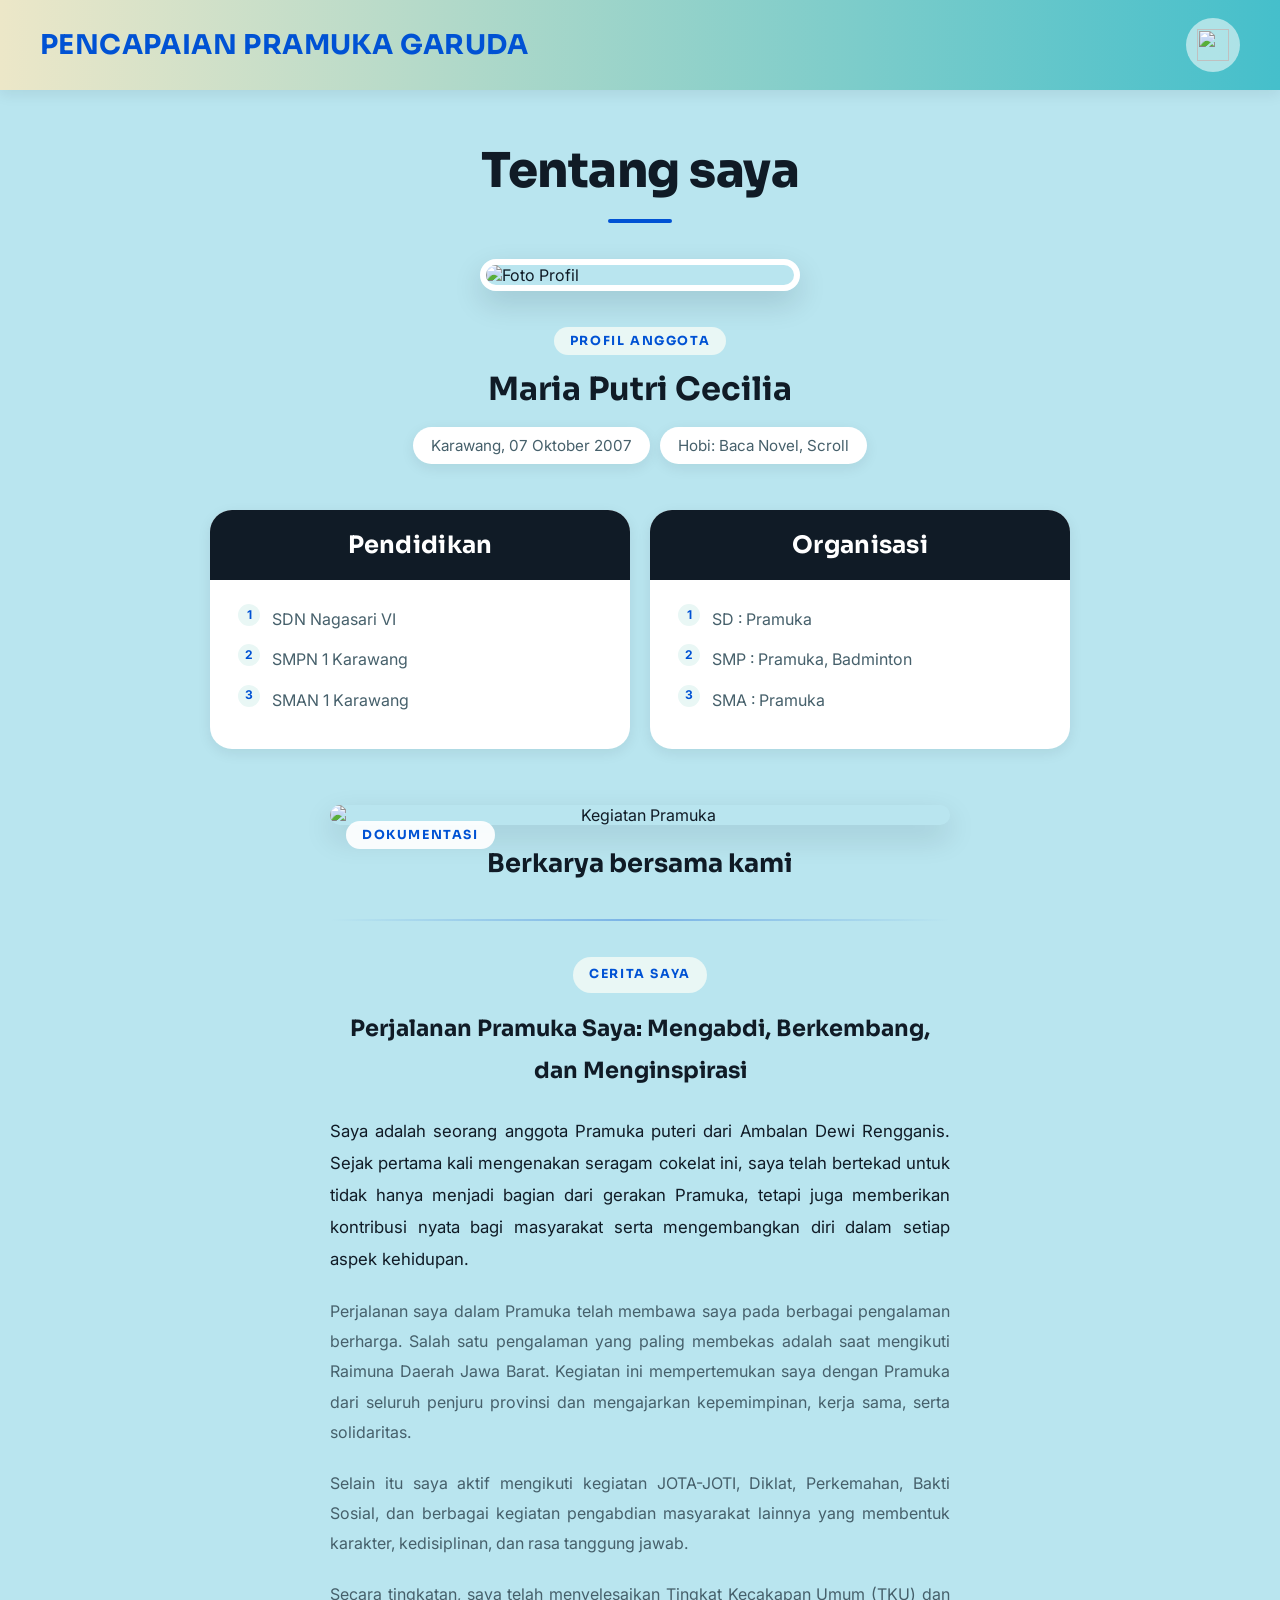
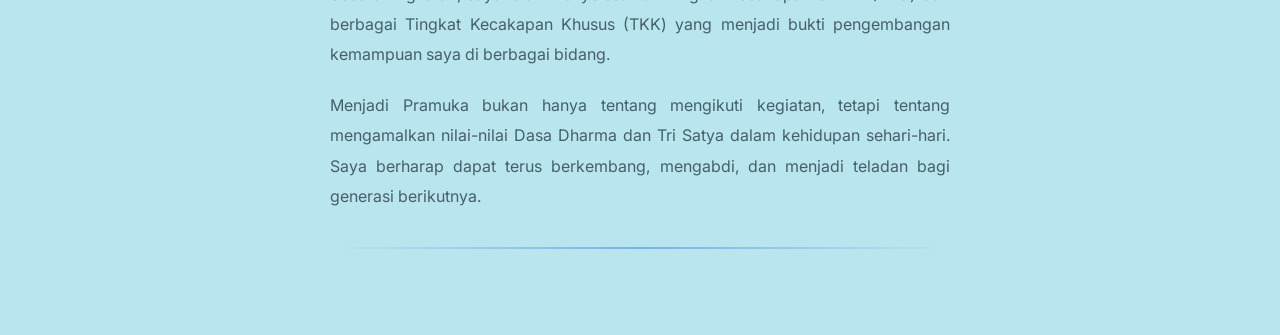
==== Biodata.html @ 18e1f8c9 "Rename biodata.html to Biodata.html" ====
<!DOCTYPE html>
<html lang="id">
<head>
    <meta charset="UTF-8">
    <meta name="viewport" content="width=device-width, initial-scale=1.0">
    <title>Biodata - Pencapaian Pramuka Garuda</title>

    <link rel="preconnect" href="https://fonts.googleapis.com">
    <link rel="preconnect" href="https://fonts.gstatic.com" crossorigin>
    <link href="https://fonts.googleapis.com/css2?family=Inter:wght@400;500;600&family=Sora:wght@600;700;800&display=swap" rel="stylesheet">

    <link rel="stylesheet" href="style.css">
</head>
<body class="page-content">

    <!-- HEADER (sticky) -->
    <header class="navbar">
        <div class="logo-text">
            PENCAPAIAN PRAMUKA GARUDA
        </div>

        <a href="index.html" class="home-link" aria-label="Kembali ke beranda">
            <img src="images/home.png" alt="" width="32">
        </a>
    </header>

    <!-- CONTENT -->
    <div class="bio-container">

        <h1 class="bio-title">Tentang saya</h1>

        <div class="profile-large">
            <img src="images/profile.jpeg" alt="Foto Profil">
        </div>

        <div class="identity">
            <span class="eyebrow">Profil Anggota</span>
            <h2>Maria Putri Cecilia</h2>

            <div class="identity-tags">
                <span class="tag">Karawang, 07 Oktober 2007</span>
                <span class="tag">Hobi: Baca Novel, Scroll</span>
            </div>
        </div>

        <div class="info-grid">

            <div class="card">
                <div class="card-header">
                    Pendidikan
                </div>

                <div class="card-body">
                    <ol>
                        <li>SDN Nagasari VI</li>
                        <li>SMPN 1 Karawang</li>
                        <li>SMAN 1 Karawang</li>
                    </ol>
                </div>
            </div>

            <div class="card">
                <div class="card-header">
                    Organisasi
                </div>

                <div class="card-body">
                    <ol>
                        <li>SD : Pramuka</li>
                        <li>SMP : Pramuka, Badminton</li>
                        <li>SMA : Pramuka</li>
                    </ol>
                </div>
            </div>

        </div>

        <div class="gallery">

            <div class="gallery-photo">
                <span class="eyebrow gallery-badge">Dokumentasi</span>
                <img src="images/kegiatan.jpg" alt="Kegiatan Pramuka">
            </div>

            <h3>Berkarya bersama kami</h3>

        </div>

        <div class="story">

            <hr>

            <span class="eyebrow">Cerita Saya</span>

            <h4>
                Perjalanan Pramuka Saya:
                Mengabdi, Berkembang, dan Menginspirasi
            </h4>

            <p>
                Saya adalah seorang anggota Pramuka puteri dari Ambalan
                Dewi Rengganis. Sejak pertama kali mengenakan seragam
                cokelat ini, saya telah bertekad untuk tidak hanya menjadi
                bagian dari gerakan Pramuka, tetapi juga memberikan
                kontribusi nyata bagi masyarakat serta mengembangkan diri
                dalam setiap aspek kehidupan.
            </p>

            <p>
                Perjalanan saya dalam Pramuka telah membawa saya pada
                berbagai pengalaman berharga. Salah satu pengalaman yang
                paling membekas adalah saat mengikuti Raimuna Daerah Jawa
                Barat. Kegiatan ini mempertemukan saya dengan Pramuka dari
                seluruh penjuru provinsi dan mengajarkan kepemimpinan,
                kerja sama, serta solidaritas.
            </p>

            <p>
                Selain itu saya aktif mengikuti kegiatan JOTA-JOTI,
                Diklat, Perkemahan, Bakti Sosial, dan berbagai kegiatan
                pengabdian masyarakat lainnya yang membentuk karakter,
                kedisiplinan, dan rasa tanggung jawab.
            </p>

            <p>
                Secara tingkatan, saya telah menyelesaikan Tingkat
                Kecakapan Umum (TKU) dan berbagai Tingkat Kecakapan Khusus
                (TKK) yang menjadi bukti pengembangan kemampuan saya di
                berbagai bidang.
            </p>

            <p>
                Menjadi Pramuka bukan hanya tentang mengikuti kegiatan,
                tetapi tentang mengamalkan nilai-nilai Dasa Dharma dan
                Tri Satya dalam kehidupan sehari-hari. Saya berharap dapat
                terus berkembang, mengabdi, dan menjadi teladan bagi
                generasi berikutnya.
            </p>

            <hr>

        </div>

    </div>

</body>
</html>
---- style.css ----
/* Reset */
*{
    margin:0;
    padding:0;
    box-sizing:border-box;
}

/* ============================
   DESIGN TOKENS
   (dipakai oleh navbar & halaman biodata)
============================ */
:root{
    --color-bg:#b9e5ef;
    --color-navbar-start:#ece7c8;
    --color-navbar-end:#45bfcb;
    --color-primary:#0052d4;
    --color-ink:#101b26;
    --color-ink-soft:#46606b;
    --color-card:#ffffff;
    --color-accent-soft:#e9f7f5;

    --radius-s:10px;
    --radius-m:22px;
    --radius-l:36px;

    --shadow-s:0 4px 14px rgba(8,20,32,.08);
    --shadow-m:0 12px 30px rgba(8,20,32,.14);

    --font-display:"Sora","Arial",sans-serif;
    --font-body:"Inter","Arial",sans-serif;
}

a:focus-visible,
button:focus-visible{
    outline:3px solid var(--color-primary);
    outline-offset:3px;
}

@media (prefers-reduced-motion: reduce){
    *{
        animation:none !important;
        transition:none !important;
        scroll-behavior:auto !important;
    }
}

html{
    scroll-behavior:smooth;
}

/* Body */
body{
    min-height:100vh;
    background:var(--color-bg);
    font-family:var(--font-body);
    color:var(--color-ink);
    -webkit-font-smoothing:antialiased;
    text-rendering:optimizeLegibility;

    display:flex;
    justify-content:center;
    align-items:center;

    padding:40px 20px;
}

/* Halaman yang punya navbar + konten (biodata, template, dst)
   tidak boleh ikut flex-center seperti index.html, karena body
   di sini punya 2 anak langsung (navbar + bio-container) yang
   harus ditumpuk vertikal, bukan disejajarkan jadi satu baris. */
body.page-content{
    display:block;
    padding:0;
}

/* Container */
.container{
    width:100%;
    max-width:900px;
    text-align:center;
}

/* Profile Image */
.profile{
    margin-bottom:20px;
}

.profile img{
    width:200px;
    height:220px;

    object-fit:cover;

    border-radius:50%;
    background:#ffc400;
    padding:8px;
}

/* Title */
.title{
    display:inline-block;
    background:#a6d8f7;
    padding:12px 24px;
    margin-bottom:25px;
}

.title h1{
    font-size:clamp(32px, 5vw, 60px);
    font-weight:900;
    letter-spacing:2px;
    color:#000;
}

/* Menu */
.menu{
    display:flex;
    flex-direction:column;
    align-items:center;
    gap:12px;
}

/* Buttons */
.btn{
    width:100%;
    max-width:420px;

    text-decoration:none;
    color:#000;

    padding:12px 20px;

    border:2px solid #2576ff;
    border-radius:999px;

    font-size:14px;
    text-align:center;

    transition:0.2s ease;

    box-shadow:0 2px 5px rgba(0,0,0,.1);
}

.btn:hover{
    transform:translateY(-2px);
}

/* button warna */
.btn1{
    background:#d8f0ff;
}

.btn2{
    background:#ffc0d7;
}

.btn3{
    background:#b8ffd0;
}

.btn4{
    background:#ddb8ff;
}

.btn5{
    background:#b7d7ff;
}

.btn6{
    background:#9bd8ff;
}

.btn7{
    background:#ff9eb3;
}

.btn8{
    background:#ff6a00;
    font-weight:bold;
}

.btn9{
    background:#42d37a;
}

/* ============================
   NAVBAR (header halaman, sticky)
============================ */
.navbar{
    position:sticky;
    top:0;
    z-index:1000;

    height:90px;
    background:linear-gradient(
        90deg,
        var(--color-navbar-start),
        var(--color-navbar-end)
    );

    display:flex;
    justify-content:space-between;
    align-items:center;

    padding:0 40px;

    box-shadow:var(--shadow-s);
    backdrop-filter:saturate(160%) blur(6px);
}

.logo-text{
    font-family:var(--font-display);
    font-size:1.7rem;
    font-weight:700;
    letter-spacing:.4px;
    color:var(--color-primary);
}

.navbar .home-link{
    display:flex;
    align-items:center;
    justify-content:center;

    width:54px;
    height:54px;

    border-radius:50%;
    background:rgba(255,255,255,.55);

    transition:.2s ease;
}

.navbar .home-link:hover{
    background:#fff;
    transform:translateY(-2px);
    box-shadow:var(--shadow-s);
}

.navbar img{
    width:32px;
    height:32px;
}

/* ======================
   GLOBAL NAVBAR
====================== */

.navbar-global{

    position:fixed;

    top:20px;
    left:50%;

    transform:translateX(-50%);

    display:flex;
    gap:12px;

    z-index:9999;

    background:rgba(255,255,255,0.95);

    padding:10px 15px;

    border-radius:999px;

    box-shadow:0 4px 15px rgba(0,0,0,.15);

}

.nav-btn{

    text-decoration:none;

    color:black;

    background:#d8f0ff;

    border:2px solid #2576ff;

    border-radius:999px;

    padding:10px 18px;

    font-size:14px;

    cursor:pointer;

    transition:.2s;
}

.nav-btn:hover{
    transform:translateY(-2px);
}

.home-btn{
    background:#b8ffd0;
}

/* ============================
   BIODATA
============================ */

.bio-container{
    max-width:900px;
    margin:auto;
    padding:50px 20px;
}

.eyebrow{
    display:inline-block;
    font-family:var(--font-display);
    font-size:.78rem;
    font-weight:700;
    letter-spacing:1.6px;
    text-transform:uppercase;
    color:var(--color-primary);
    background:var(--color-accent-soft);
    padding:6px 16px;
    border-radius:999px;
    margin-bottom:14px;
}

.bio-title{
    text-align:center;
    font-family:var(--font-display);
    font-size:3rem;
    font-weight:800;
    letter-spacing:-.5px;
    color:var(--color-ink);
    margin-bottom:8px;
}

.bio-title::after{
    content:"";
    display:block;
    width:64px;
    height:4px;
    margin:18px auto 36px;
    background:var(--color-primary);
    border-radius:999px;
}

.profile-large{
    display:flex;
    justify-content:center;
    margin-bottom:36px;
}

.profile-large img{
    width:320px;
    max-width:100%;
    border-radius:50px;
    border:6px solid #fff;
    box-shadow:var(--shadow-m);
}

.identity{
    text-align:center;
    margin-bottom:46px;
}

.identity h2{
    font-family:var(--font-display);
    font-size:2rem;
    font-weight:700;
    color:var(--color-ink);
    margin-bottom:18px;
}

.identity-tags{
    display:flex;
    justify-content:center;
    flex-wrap:wrap;
    gap:10px;
}

.tag{
    background:#fff;
    color:var(--color-ink-soft);
    font-size:.95rem;
    padding:9px 18px;
    border-radius:999px;
    box-shadow:var(--shadow-s);
}

.info-grid{
    display:grid;
    grid-template-columns:1fr 1fr;
    gap:20px;
    margin-bottom:56px;
}

.card{
    background:var(--color-card);
    border-radius:var(--radius-m);
    overflow:hidden;
    box-shadow:var(--shadow-s);
    transition:transform .25s ease, box-shadow .25s ease;
}

.card:hover{
    transform:translateY(-4px);
    box-shadow:var(--shadow-m);
}

.card-header{
    background:var(--color-ink);
    color:white;
    text-align:center;
    padding:20px;
    font-family:var(--font-display);
    font-size:1.5rem;
    font-weight:700;
    letter-spacing:.3px;
}

.card-body{
    padding:24px 28px;
    line-height:1.9;
    color:var(--color-ink-soft);
}

.card-body ol{
    list-style:none;
    counter-reset:item;
}

.card-body li{
    position:relative;
    counter-increment:item;
    padding-left:34px;
    margin-bottom:10px;
}

.card-body li::before{
    content:counter(item);

    position:absolute;
    left:0;
    top:0;

    width:22px;
    height:22px;

    display:flex;
    align-items:center;
    justify-content:center;

    border-radius:50%;
    background:var(--color-accent-soft);
    color:var(--color-primary);

    font-size:.75rem;
    font-weight:700;
}

.gallery{
    text-align:center;
    margin-bottom:40px;
}

.gallery-photo{
    position:relative;
    display:inline-block;
    width:100%;
    max-width:620px;
}

.gallery img{
    display:block;
    width:100%;
    border-radius:var(--radius-m);
    box-shadow:var(--shadow-m);
}

.gallery-badge{
    position:absolute;
    top:16px;
    left:16px;
    margin:0;
    background:rgba(255,255,255,.92);
}

.gallery h3{
    margin-top:22px;
    font-family:var(--font-display);
    font-size:1.6rem;
    font-weight:700;
    color:var(--color-ink);
}

.story{
    max-width:620px;
    margin:auto;
    line-height:1.9;
    color:var(--color-ink-soft);
    text-align:center;
}

.story h4{
    text-align:center;
    font-family:var(--font-display);
    font-size:1.4rem;
    font-weight:700;
    color:var(--color-ink);
    margin-bottom:24px;
}

.story p{
    margin-bottom:20px;
    text-align:justify;
}

.story p:first-of-type{
    font-size:1.05rem;
    color:var(--color-ink);
}

hr{
    border:none;
    height:2px;
    margin:36px 0;
    background:linear-gradient(90deg, transparent, var(--color-primary) 50%, transparent);
    opacity:.35;
}

@media(max-width:768px){

    .navbar{
        padding:0 20px;
    }

    .logo-text{
        font-size:1.15rem;
    }

    .navbar .home-link{
        width:46px;
        height:46px;
    }

    .navbar img{
        width:26px;
        height:26px;
    }

    .info-grid{
        grid-template-columns:1fr;
    }

    .bio-title{
        font-size:2rem;
    }

    .card-header{
        font-size:1.25rem;
    }

}

/* SKU hal */

.slider{
    position:relative;
    max-width:700px;
    margin:30px auto;
}

.slides{
    overflow:hidden;
}

.slide{
    display:none;
}

.slide.active{
    display:block;
}

.slide img{
    width:100%;
    border-radius:15px;
    display:block;

    box-shadow:0 4px 10px rgba(0,0,0,.15);
}

.prev,
.next{
    position:absolute;
    top:50%;

    transform:translateY(-50%);

    width:50px;
    height:50px;

    border:none;
    border-radius:50%;

    cursor:pointer;

    font-size:22px;

    background:white;

    box-shadow:0 2px 8px rgba(0,0,0,.2);
}

.prev{
    left:-25px;
}

.next{
    right:-25px;
}

.prev:hover,
.next:hover{
    transform:translateY(-50%) scale(1.1);
}

.subtitle{
    margin:25px auto 20px;
    padding:12px 24px;

    background:#a6d8f7;

    display:inline-block;

    font-size:22px;
    font-weight:bold;

    border-radius:12px;
}

.sku-container{
    display:grid;
    grid-template-columns:repeat(2,1fr);

    gap:20px;

    max-width:600px;
    margin:0 auto 40px;
}

.sku-card{
    text-decoration:none;
    color:black;

    background:white;

    border-radius:15px;
    overflow:hidden;

    box-shadow:0 2px 8px rgba(0,0,0,.15);

    transition:.25s;
}

.sku-card:hover{
    transform:translateY(-5px);
}

.sku-card img{
    width:100%;
    display:block;
}

.sku-card p{
    padding:15px;
    font-weight:bold;
}

.skk-container{
    display:grid;
    grid-template-columns:repeat(5,1fr);

    gap:15px;

    max-width:700px;
    margin:auto;
}

.skk-card{
    background:white;

    border-radius:10px;

    overflow:hidden;

    box-shadow:0 2px 6px rgba(0,0,0,.15);

    transition:.25s;
}

.skk-card:hover{
    transform:scale(1.05);
}

.skk-card img{
    width:100%;
    display:block;
}

.subtitle{
    margin:25px auto;
    padding:12px 24px;

    display:inline-block;

    background:#a6d8f7;

    border-radius:12px;

    font-size:22px;
    font-weight:bold;
}

.sku-container{
    display:flex;
    justify-content:center;
    gap:20px;

    flex-wrap:wrap;

    margin-bottom:40px;
}

.sku-card{
    width:95%;

    text-decoration:none;
    color:black;

    background:white;

    border-radius:15px;

    overflow:hidden;

    box-shadow:0 2px 8px rgba(0,0,0,.15);

    transition:.25s;
}

.sku-card:hover{
    transform:translateY(-5px);
}

.sku-card img{
    width:100%;
    display:block;

    padding-top:20px;
}

.sku-card p{
    padding:15px;
    font-weight:bold;
}

.skk-preview{
    margin-top:20px;
}

.skk-preview img{
    width:300px;
    max-width:100%;

    border-radius:15px;

    box-shadow:0 2px 8px rgba(0,0,0,.15);

    transition:.25s;
}

.skk-preview img:hover{
    transform:scale(1.03);
}

.skk-preview p{
    margin-top:10px;
}

/* Mobile */

@media(max-width:768px){

    .skk-container{
        grid-template-columns:repeat(3,1fr);
    }

}

@media(max-width:500px){

    .sku-container{
        grid-template-columns:1fr;
    }

    .skk-container{
        grid-template-columns:repeat(2,1fr);
    }

}

/* Foot */
.footer-line{
    width:320px;
    height:2px;

    background:#333;

    margin:20px auto 0;
}

/* Responsv9e */
@media screen and (max-width:600px){

    .title h1{
        font-size:30px;
    }

    .btn{
        font-size:13px;
    }

}
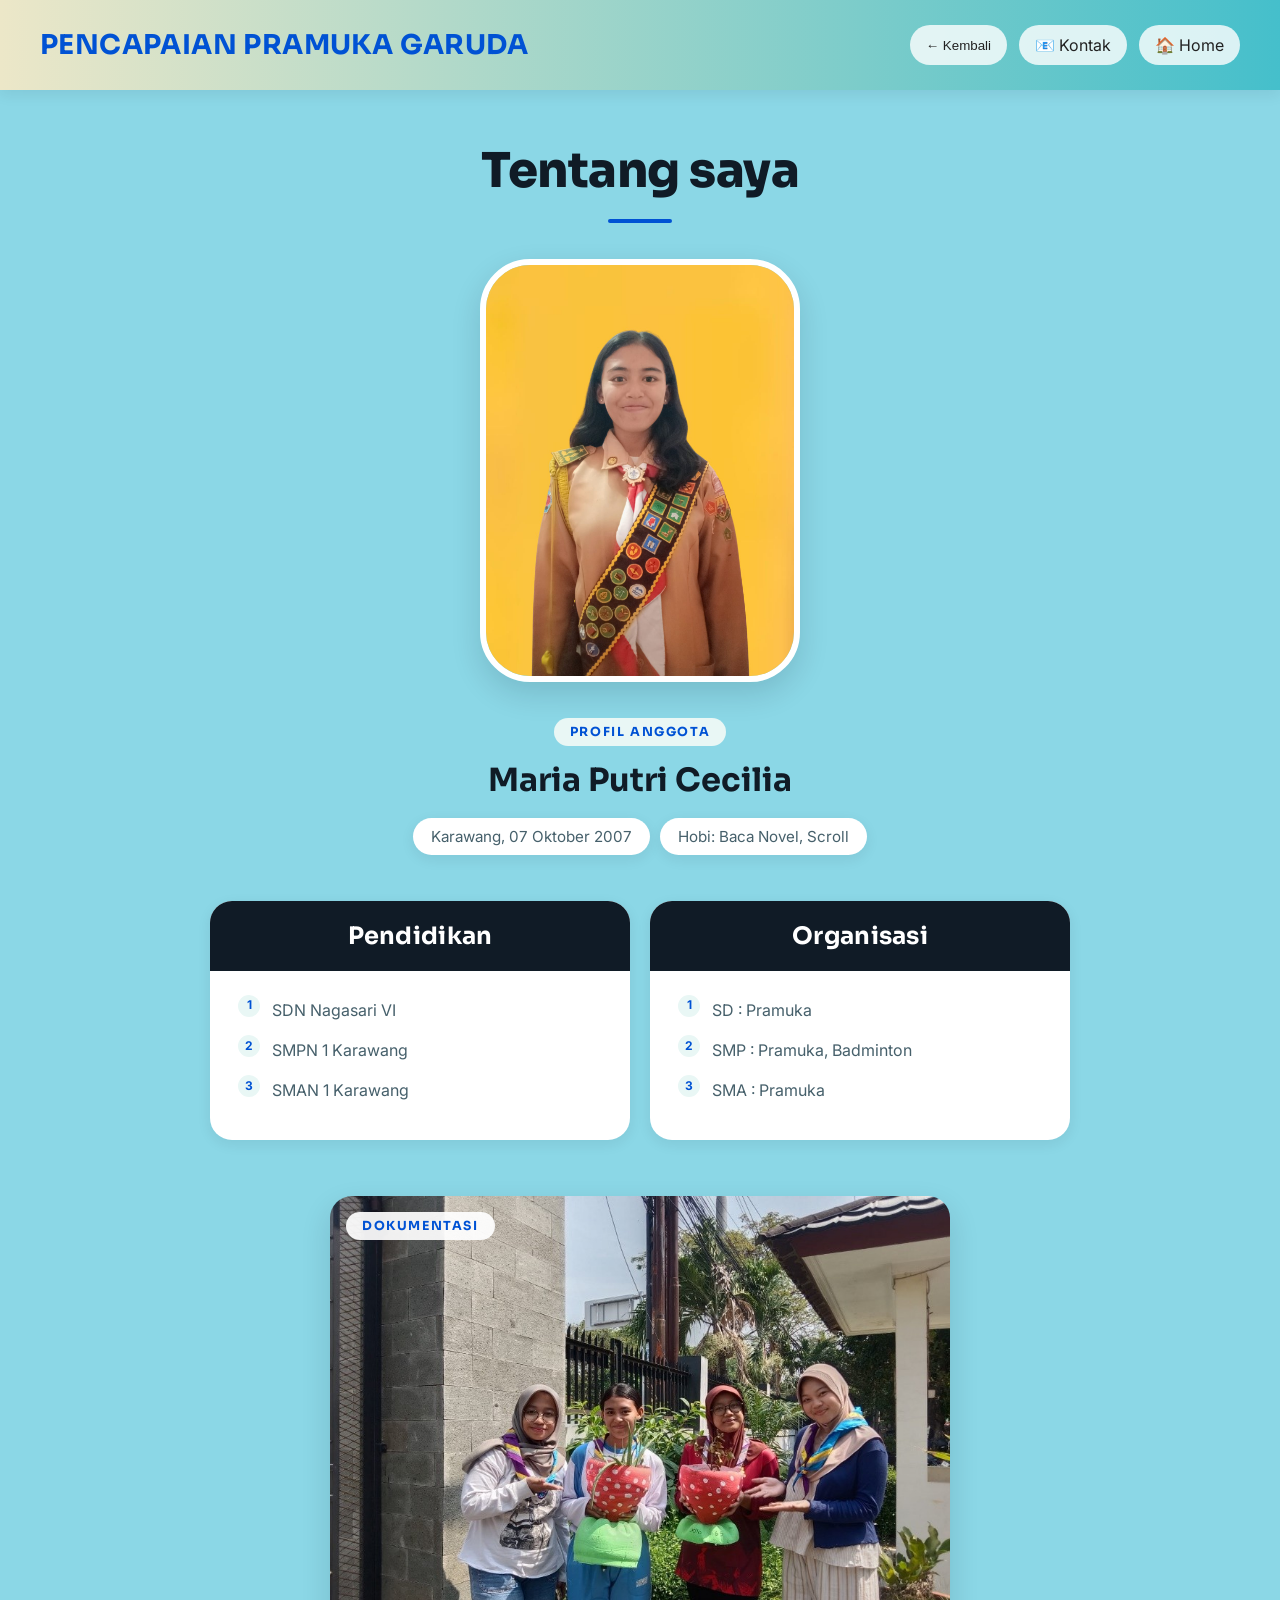
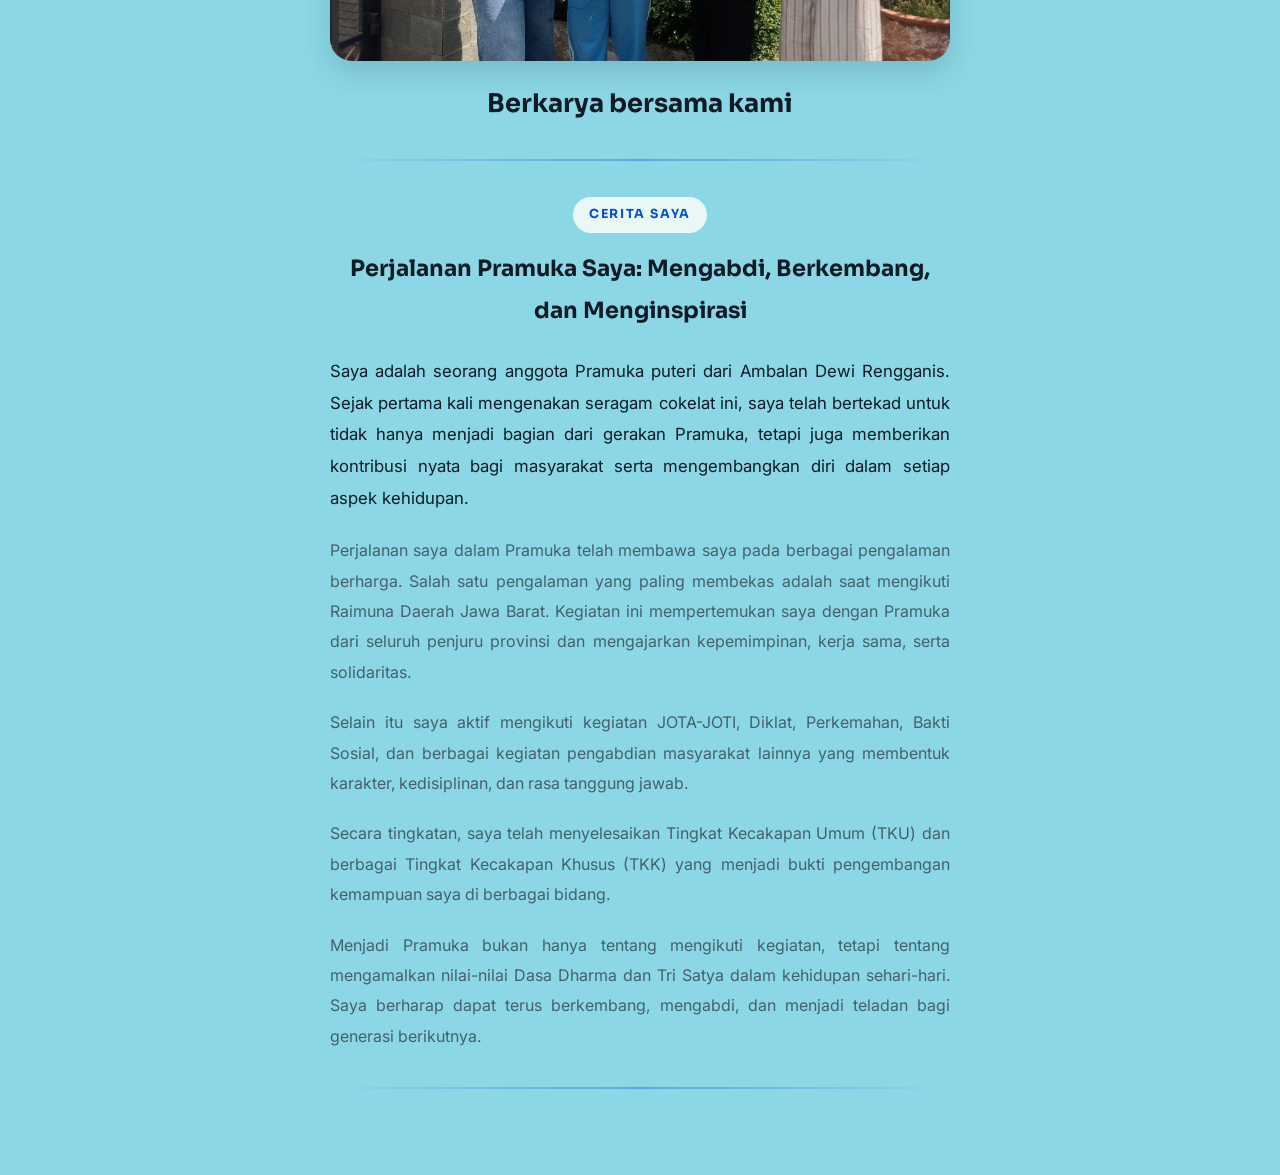
==== commit 0e6d885a: "Update Biodata.html" ====
--- a/Biodata.html
+++ b/Biodata.html
@@ -15,13 +15,25 @@
 
     <!-- HEADER (sticky) -->
     <header class="navbar">
+
         <div class="logo-text">
             PENCAPAIAN PRAMUKA GARUDA
         </div>
 
-        <a href="index.html" class="home-link" aria-label="Kembali ke beranda">
-            <img src="images/home.png" alt="" width="32">
-        </a>
+        <div class="nav-links">
+         <button onclick="history.back()" class="nav-btn">
+                ← Kembali
+            </button>
+
+            <a href="kontak.html" class="nav-btn">
+            📧 Kontak
+            </a>
+
+            <a href="index.html" class="nav-btn">
+            🏠 Home
+            </a>
+        </div>
+
     </header>
 
     <!-- CONTENT -->
@@ -79,7 +91,7 @@
 
             <div class="gallery-photo">
                 <span class="eyebrow gallery-badge">Dokumentasi</span>
-                <img src="images/kegiatan.jpg" alt="Kegiatan Pramuka">
+                <img src="images/prokrea2.jpg" alt="Kegiatan Pramuka">
             </div>
 
             <h3>Berkarya bersama kami</h3>
--- a/style.css
+++ b/style.css
@@ -7,10 +7,9 @@
 
 /* ============================
    DESIGN TOKENS
-   (dipakai oleh navbar & halaman biodata)
 ============================ */
 :root{
-    --color-bg:#b9e5ef;
+    --color-bg:#8bd7e6;
     --color-navbar-start:#ece7c8;
     --color-navbar-end:#45bfcb;
     --color-primary:#0052d4;
@@ -36,7 +35,7 @@
     outline-offset:3px;
 }
 
-@media (prefers-reduced-motion: reduce){
+@media(prefers-reduced-motion:reduce){
     *{
         animation:none !important;
         transition:none !important;
@@ -44,11 +43,11 @@
     }
 }
 
-html{
-    scroll-behavior:smooth;
-}
-
-/* Body */
+html{ scroll-behavior:smooth; }
+
+/* ============================
+   BODY
+============================ */
 body{
     min-height:100vh;
     background:var(--color-bg);
@@ -56,31 +55,33 @@
     color:var(--color-ink);
     -webkit-font-smoothing:antialiased;
     text-rendering:optimizeLegibility;
-
     display:flex;
     justify-content:center;
     align-items:center;
-
     padding:40px 20px;
 }
 
-/* Halaman yang punya navbar + konten (biodata, template, dst)
-   tidak boleh ikut flex-center seperti index.html, karena body
-   di sini punya 2 anak langsung (navbar + bio-container) yang
-   harus ditumpuk vertikal, bukan disejajarkan jadi satu baris. */
 body.page-content{
     display:block;
     padding:0;
 }
 
-/* Container */
+body.page-content .container{
+    max-width:900px;
+    margin:0 auto;
+    padding:40px 20px;
+    text-align:center;
+}
+
+/* ============================
+   CONTAINER & INDEX
+============================ */
 .container{
     width:100%;
     max-width:900px;
     text-align:center;
 }
 
-/* Profile Image */
 .profile{
     margin-bottom:20px;
 }
@@ -88,30 +89,25 @@
 .profile img{
     width:200px;
     height:220px;
-
     object-fit:cover;
-
     border-radius:50%;
     background:#ffc400;
     padding:8px;
 }
 
-/* Title */
 .title{
     display:inline-block;
-    background:#a6d8f7;
     padding:12px 24px;
     margin-bottom:25px;
 }
 
 .title h1{
-    font-size:clamp(32px, 5vw, 60px);
+    font-size:clamp(32px,5vw,60px);
     font-weight:900;
     letter-spacing:2px;
     color:#000;
 }
 
-/* Menu */
 .menu{
     display:flex;
     flex-direction:column;
@@ -119,90 +115,48 @@
     gap:12px;
 }
 
-/* Buttons */
+/* ============================
+   BUTTONS (index)
+============================ */
 .btn{
     width:100%;
     max-width:420px;
-
     text-decoration:none;
     color:#000;
-
     padding:12px 20px;
-
     border:2px solid #2576ff;
     border-radius:999px;
-
     font-size:14px;
     text-align:center;
-
-    transition:0.2s ease;
-
+    transition:.2s ease;
     box-shadow:0 2px 5px rgba(0,0,0,.1);
 }
 
-.btn:hover{
-    transform:translateY(-2px);
-}
-
-/* button warna */
-.btn1{
-    background:#d8f0ff;
-}
-
-.btn2{
-    background:#ffc0d7;
-}
-
-.btn3{
-    background:#b8ffd0;
-}
-
-.btn4{
-    background:#ddb8ff;
-}
-
-.btn5{
-    background:#b7d7ff;
-}
-
-.btn6{
-    background:#9bd8ff;
-}
-
-.btn7{
-    background:#ff9eb3;
-}
-
-.btn8{
-    background:#ff6a00;
-    font-weight:bold;
-}
-
-.btn9{
-    background:#42d37a;
-}
-
-/* ============================
-   NAVBAR (header halaman, sticky)
+.btn:hover{ transform:translateY(-2px); }
+
+.btn1{ background:#d8f0ff; }
+.btn2{ background:#ffc0d7; }
+.btn3{ background:#b8ffd0; }
+.btn4{ background:#ddb8ff; }
+.btn5{ background:#b7d7ff; }
+.btn6{ background:#9bd8ff; }
+.btn7{ background:#ff9eb3; }
+.btn8{ background:#ff6a00; font-weight:bold; }
+.btn9{ background:#42d37a; }
+
+/* ============================
+   NAVBAR
 ============================ */
 .navbar{
     position:sticky;
     top:0;
     z-index:1000;
-
     height:90px;
-    background:linear-gradient(
-        90deg,
-        var(--color-navbar-start),
-        var(--color-navbar-end)
-    );
-
+    background:linear-gradient(90deg, var(--color-navbar-start), var(--color-navbar-end));
     display:flex;
     justify-content:space-between;
     align-items:center;
-
     padding:0 40px;
-
     box-shadow:var(--shadow-s);
     backdrop-filter:saturate(160%) blur(6px);
 }
@@ -219,13 +173,10 @@
     display:flex;
     align-items:center;
     justify-content:center;
-
     width:54px;
     height:54px;
-
     border-radius:50%;
     background:rgba(255,255,255,.55);
-
     transition:.2s ease;
 }
 
@@ -240,67 +191,24 @@
     height:32px;
 }
 
-/* ======================
-   GLOBAL NAVBAR
-====================== */
-
-.navbar-global{
-
-    position:fixed;
-
-    top:20px;
-    left:50%;
-
-    transform:translateX(-50%);
-
+.nav-links{
     display:flex;
     gap:12px;
-
-    z-index:9999;
-
-    background:rgba(255,255,255,0.95);
-
-    padding:10px 15px;
-
+}
+
+.nav-btn{
+    text-decoration:none;
+    color:#222;
+    background:rgba(255,255,255,.8);
+    border:none;
     border-radius:999px;
-
-    box-shadow:0 4px 15px rgba(0,0,0,.15);
-
-}
-
-.nav-btn{
-
-    text-decoration:none;
-
-    color:black;
-
-    background:#d8f0ff;
-
-    border:2px solid #2576ff;
-
-    border-radius:999px;
-
-    padding:10px 18px;
-
-    font-size:14px;
-
+    padding:10px 16px;
     cursor:pointer;
-
-    transition:.2s;
-}
-
-.nav-btn:hover{
-    transform:translateY(-2px);
-}
-
-.home-btn{
-    background:#b8ffd0;
 }
 
 /* ============================
    BIODATA
 ============================ */
-
 .bio-container{
     max-width:900px;
     margin:auto;
@@ -319,6 +227,15 @@
     padding:6px 16px;
     border-radius:999px;
     margin-bottom:14px;
+    text-align:center;
+    justify-content:center;
+    align-items:center;
+}
+
+.story .eyebrow{
+    display: block;
+    width: fit-content;
+    margin: 0 auto 14px auto;
 }
 
 .bio-title{
@@ -435,22 +352,17 @@
 
 .card-body li::before{
     content:counter(item);
-
     position:absolute;
     left:0;
     top:0;
-
     width:22px;
     height:22px;
-
     display:flex;
     align-items:center;
     justify-content:center;
-
     border-radius:50%;
     background:var(--color-accent-soft);
     color:var(--color-primary);
-
     font-size:.75rem;
     font-weight:700;
 }
@@ -495,7 +407,6 @@
     margin:auto;
     line-height:1.9;
     color:var(--color-ink-soft);
-    text-align:center;
 }
 
 .story h4{
@@ -525,65 +436,109 @@
     opacity:.35;
 }
 
-@media(max-width:768px){
-
-    .navbar{
-        padding:0 20px;
-    }
-
-    .logo-text{
-        font-size:1.15rem;
-    }
-
-    .navbar .home-link{
-        width:46px;
-        height:46px;
-    }
-
-    .navbar img{
-        width:26px;
-        height:26px;
-    }
-
-    .info-grid{
-        grid-template-columns:1fr;
-    }
-
-    .bio-title{
-        font-size:2rem;
-    }
-
-    .card-header{
-        font-size:1.25rem;
-    }
-
-}
-
-/* SKU hal */
-
+/* ============================
+   SKU PAGE
+============================ */
+.subtitle{
+    display:inline-block;
+    margin:25px auto 20px;
+    padding:12px 24px;
+    background:#a6d8f7;
+    border-radius:12px;
+    font-size:22px;
+    font-weight:bold;
+}
+
+.sku-container{
+    display:flex;
+    justify-content:center;
+    flex-wrap:wrap;
+    gap:20px;
+    margin-bottom:40px;
+}
+
+.sku-card{
+    width:65%;
+    text-decoration:none;
+    color:black;
+    background:white;
+    border-radius:15px;
+    overflow:hidden;
+    box-shadow:0 2px 8px rgba(0,0,0,.15);
+    transition:.25s;
+}
+
+.sku-card:hover{ transform:translateY(-5px); }
+
+.sku-card img{
+    width:100%;
+    display:block;
+    padding-top:20px;
+}
+
+.sku-card p{
+    padding:15px;
+    font-weight:bold;
+}
+
+.skk-container{
+    display:grid;
+    grid-template-columns:repeat(5,1fr);
+    gap:15px;
+    max-width:700px;
+    margin:auto;
+}
+
+.skk-card{
+    background:white;
+    border-radius:10px;
+    overflow:hidden;
+    box-shadow:0 2px 6px rgba(0,0,0,.15);
+    transition:.25s;
+}
+
+.skk-card:hover{ transform:scale(1.05); }
+
+.skk-card img{
+    width:100%;
+    display:block;
+}
+
+.skk-preview{ margin-top:20px; }
+
+.skk-preview img{
+    width:450px;
+    max-width:100%;
+    border-radius:15px;
+    box-shadow:0 2px 8px rgba(0,0,0,.15);
+    transition:.25s;
+}
+
+.skk-preview img:hover{ transform:scale(1.03); }
+
+.skk-preview p{ margin-top:10px; }
+
+/* ============================
+   SLIDER
+============================ */
 .slider{
     position:relative;
     max-width:700px;
-    margin:30px auto;
+    margin:30px auto 16px;
 }
 
 .slides{
     overflow:hidden;
-}
-
-.slide{
-    display:none;
-}
-
-.slide.active{
-    display:block;
-}
+    border-radius:12px;
+}
+
+.slide{ display:none; }
+.slide.active{ display:block; }
 
 .slide img{
     width:100%;
-    border-radius:15px;
-    display:block;
-
+    border-radius:12px;
+    display:block;
     box-shadow:0 4px 10px rgba(0,0,0,.15);
 }
 
@@ -591,241 +546,275 @@
 .next{
     position:absolute;
     top:50%;
-
     transform:translateY(-50%);
-
     width:50px;
     height:50px;
-
     border:none;
     border-radius:50%;
-
     cursor:pointer;
-
     font-size:22px;
-
     background:white;
-
     box-shadow:0 2px 8px rgba(0,0,0,.2);
-}
-
-.prev{
-    left:-25px;
-}
-
-.next{
-    right:-25px;
-}
+    z-index:2;
+}
+
+.prev{ left:-25px; }
+.next{ right:-25px; }
 
 .prev:hover,
 .next:hover{
     transform:translateY(-50%) scale(1.1);
 }
 
-.subtitle{
-    margin:25px auto 20px;
-    padding:12px 24px;
-
-    background:#a6d8f7;
-
-    display:inline-block;
-
-    font-size:22px;
-    font-weight:bold;
-
-    border-radius:12px;
-}
-
-.sku-container{
-    display:grid;
-    grid-template-columns:repeat(2,1fr);
-
-    gap:20px;
-
-    max-width:600px;
-    margin:0 auto 40px;
-}
-
-.sku-card{
+.slide-toggle{
+    position:absolute;
+    top:14px;
+    right:14px;
+    z-index:2;
+    width:38px;
+    height:38px;
+    border:none;
+    border-radius:50%;
+    background:rgba(255,255,255,.85);
+    box-shadow:var(--shadow-s);
+    font-size:13px;
+    cursor:pointer;
+    transition:.2s ease;
+}
+
+.slide-toggle:hover{ background:#fff; }
+
+.slide-counter{
+    margin-top:14px;
+    font-size:.9rem;
+    color:var(--color-ink-soft);
+}
+
+.slide-progress{
+    max-width:700px;
+    height:4px;
+    margin:10px auto 0;
+    background:rgba(16,27,38,.08);
+    border-radius:999px;
+    overflow:hidden;
+}
+
+.slide-progress-fill{
+    width:0%;
+    height:100%;
+    background:var(--color-primary);
+    border-radius:999px;
+    transition:width .25s ease;
+}
+
+/* ============================
+   SECTION BANNERS
+============================ */
+.section-banner{
+    display:block;
+    width:100%;
+    padding:14px 28px;
+    margin-bottom:22px;
+    font-family:var(--font-display);
+    font-weight:700;
+    font-size:1.05rem;
+    letter-spacing:.3px;
+    color:#fff;
+    border-radius:var(--radius-s);
+    box-shadow:var(--shadow-s);
+}
+
+.section-banner--sku    { background:#ff7a1a; }
+.section-banner--dok    { background:#16b889; }
+.section-banner--bidang { background:#ffb020; }
+.section-banner--tkk    { background:#7c4dff; }
+.banner-blue            { background:#4db6e8; }
+.banner-purple          { background:#6a1fc2; }
+.banner-green           { background:#1a6b3c; }
+.banner-olive           { background:#5a6e1f; }
+.banner-brown           { background:#7a4a10; }
+.banner-orange          { background:#e86820; }
+
+/* ============================
+   SLIDER SECTION & KEGIATAN
+============================ */
+.slider-section{
+    text-align:center;
+    margin-bottom:56px;
+}
+
+.kegiatan-section{
+    max-width:500px;
+    margin:0 auto 50px;
+    text-align:center;
+}
+
+.page-title{
+    text-align:center;
+    font-family:var(--font-display);
+    font-size:1.8rem;
+    font-weight:800;
+    margin:30px 0 40px;
+    color:var(--color-ink);
+}
+
+/* ============================
+   BACK BUTTON
+============================ */
+.back-button{
+    display:inline-flex;
+    align-items:center;
+    gap:8px;
+    width:fit-content;
+    margin:0 auto 36px;
+    padding:10px 22px;
+    background:#fff;
+    color:var(--color-ink);
     text-decoration:none;
-    color:black;
-
-    background:white;
-
-    border-radius:15px;
+    font-weight:600;
+    border-radius:999px;
+    box-shadow:var(--shadow-s);
+    transition:.2s ease;
+}
+
+.back-button:hover{
+    transform:translateY(-2px);
+    box-shadow:var(--shadow-m);
+}
+
+/* ============================
+   BADGE GRID (SKK/TKK)
+============================ */
+.badge-grid{
+    display:flex;
+    flex-wrap:wrap;
+    justify-content:center;
+    gap:24px;
+    max-width:620px;
+    margin:34px auto 10px;
+}
+
+.badge-card{
+    display:flex;
+    flex-direction:column;
+    align-items:center;
+    gap:14px;
+    width:160px;
+    text-decoration:none;
+    color:var(--color-ink);
+    transition:.2s ease;
+}
+
+.badge-card:hover{ transform:translateY(-4px); }
+
+.badge-card-icon{
+    display:flex;
+    align-items:center;
+    justify-content:center;
+    width:100%;
+    aspect-ratio:1/1;
+    background:#ffd667;
+    border-radius:var(--radius-s);
+    box-shadow:var(--shadow-s);
     overflow:hidden;
-
-    box-shadow:0 2px 8px rgba(0,0,0,.15);
-
-    transition:.25s;
-}
-
-.sku-card:hover{
-    transform:translateY(-5px);
-}
-
-.sku-card img{
-    width:100%;
-    display:block;
-}
-
-.sku-card p{
-    padding:15px;
-    font-weight:bold;
-}
-
-.skk-container{
-    display:grid;
-    grid-template-columns:repeat(5,1fr);
-
-    gap:15px;
-
-    max-width:700px;
-    margin:auto;
-}
-
-.skk-card{
-    background:white;
-
-    border-radius:10px;
-
-    overflow:hidden;
-
-    box-shadow:0 2px 6px rgba(0,0,0,.15);
-
-    transition:.25s;
-}
-
-.skk-card:hover{
-    transform:scale(1.05);
-}
-
-.skk-card img{
-    width:100%;
-    display:block;
-}
-
-.subtitle{
-    margin:25px auto;
-    padding:12px 24px;
-
-    display:inline-block;
-
-    background:#a6d8f7;
-
-    border-radius:12px;
-
-    font-size:22px;
-    font-weight:bold;
-}
-
-.sku-container{
-    display:flex;
-    justify-content:center;
-    gap:20px;
-
-    flex-wrap:wrap;
-
-    margin-bottom:40px;
-}
-
-.sku-card{
-    width:95%;
-
+}
+
+.badge-card-icon img{
+    width:65%;
+    height:65%;
+    object-fit:contain;
+}
+
+.badge-card p{
+    font-weight:700;
+    font-size:.85rem;
+    letter-spacing:.3px;
+    text-transform:uppercase;
+    text-align:center;
+}
+
+/* ============================
+   BIDANG BUTTONS
+============================ */
+.bidang-list{
+    display:flex;
+    flex-direction:column;
+    gap:14px;
+    max-width:620px;
+    margin:0 auto 10px;
+}
+
+.bidang-button{
+    display:block;
+    padding:16px 22px;
     text-decoration:none;
-    color:black;
-
-    background:white;
-
-    border-radius:15px;
-
-    overflow:hidden;
-
-    box-shadow:0 2px 8px rgba(0,0,0,.15);
-
-    transition:.25s;
-}
-
-.sku-card:hover{
-    transform:translateY(-5px);
-}
-
-.sku-card img{
-    width:100%;
-    display:block;
-
-    padding-top:20px;
-}
-
-.sku-card p{
-    padding:15px;
-    font-weight:bold;
-}
-
-.skk-preview{
-    margin-top:20px;
-}
-
-.skk-preview img{
-    width:300px;
-    max-width:100%;
-
-    border-radius:15px;
-
-    box-shadow:0 2px 8px rgba(0,0,0,.15);
-
-    transition:.25s;
-}
-
-.skk-preview img:hover{
-    transform:scale(1.03);
-}
-
-.skk-preview p{
-    margin-top:10px;
-}
-
-/* Mobile */
-
-@media(max-width:768px){
-
-    .skk-container{
-        grid-template-columns:repeat(3,1fr);
-    }
-
-}
-
-@media(max-width:500px){
-
-    .sku-container{
-        grid-template-columns:1fr;
-    }
-
-    .skk-container{
-        grid-template-columns:repeat(2,1fr);
-    }
-
-}
-
-/* Foot */
+    text-align:center;
+    line-height:1.5;
+    border-radius:var(--radius-s);
+    box-shadow:var(--shadow-s);
+    transition:.2s ease;
+}
+
+.bidang-button:hover{
+    transform:translateY(-3px);
+    box-shadow:var(--shadow-m);
+}
+
+.bidang-button-label{
+    display:block;
+    margin-bottom:4px;
+    font-size:.78rem;
+    font-weight:600;
+    letter-spacing:1px;
+    text-transform:uppercase;
+    opacity:.75;
+}
+
+.bidang-button-name{
+    display:block;
+    font-family:var(--font-display);
+    font-weight:700;
+    font-size:1rem;
+}
+
+.bidang-button--agama       { background:#f9c116; color:#28210a; }
+.bidang-button--patriotisme { background:#e2231a; color:#fff; }
+.bidang-button--ketangkasan { background:#ffffff; color:var(--color-ink); border:2px solid #e2e6ea; }
+.bidang-button--keterampilan{ background:#2e9e44; color:#fff; }
+.bidang-button--sosial      { background:#1976d2; color:#fff; }
+
+/* ============================
+   FOOTER
+============================ */
 .footer-line{
     width:320px;
     height:2px;
-
     background:#333;
-
     margin:20px auto 0;
 }
 
-/* Responsv9e */
-@media screen and (max-width:600px){
-
-    .title h1{
-        font-size:30px;
-    }
-
-    .btn{
-        font-size:13px;
-    }
-
-}
+/* ============================
+   RESPONSIVE
+============================ */
+@media(max-width:768px){
+    .navbar{ padding:0 20px; }
+    .logo-text{ font-size:1.15rem; }
+    .navbar .home-link{ width:46px; height:46px; }
+    .navbar img{ width:26px; height:26px; }
+    .info-grid{ grid-template-columns:1fr; }
+    .bio-title{ font-size:2rem; }
+    .card-header{ font-size:1.25rem; }
+    .skk-container{ grid-template-columns:repeat(3,1fr); }
+}
+
+@media(max-width:600px){
+    .title h1{ font-size:30px; }
+    .btn{ font-size:13px; }
+    .prev{ left:6px; }
+    .next{ right:6px; }
+}
+
+@media(max-width:500px){
+    .sku-container{ grid-template-columns:1fr; }
+    .skk-container{ grid-template-columns:repeat(2,1fr); }
+}
